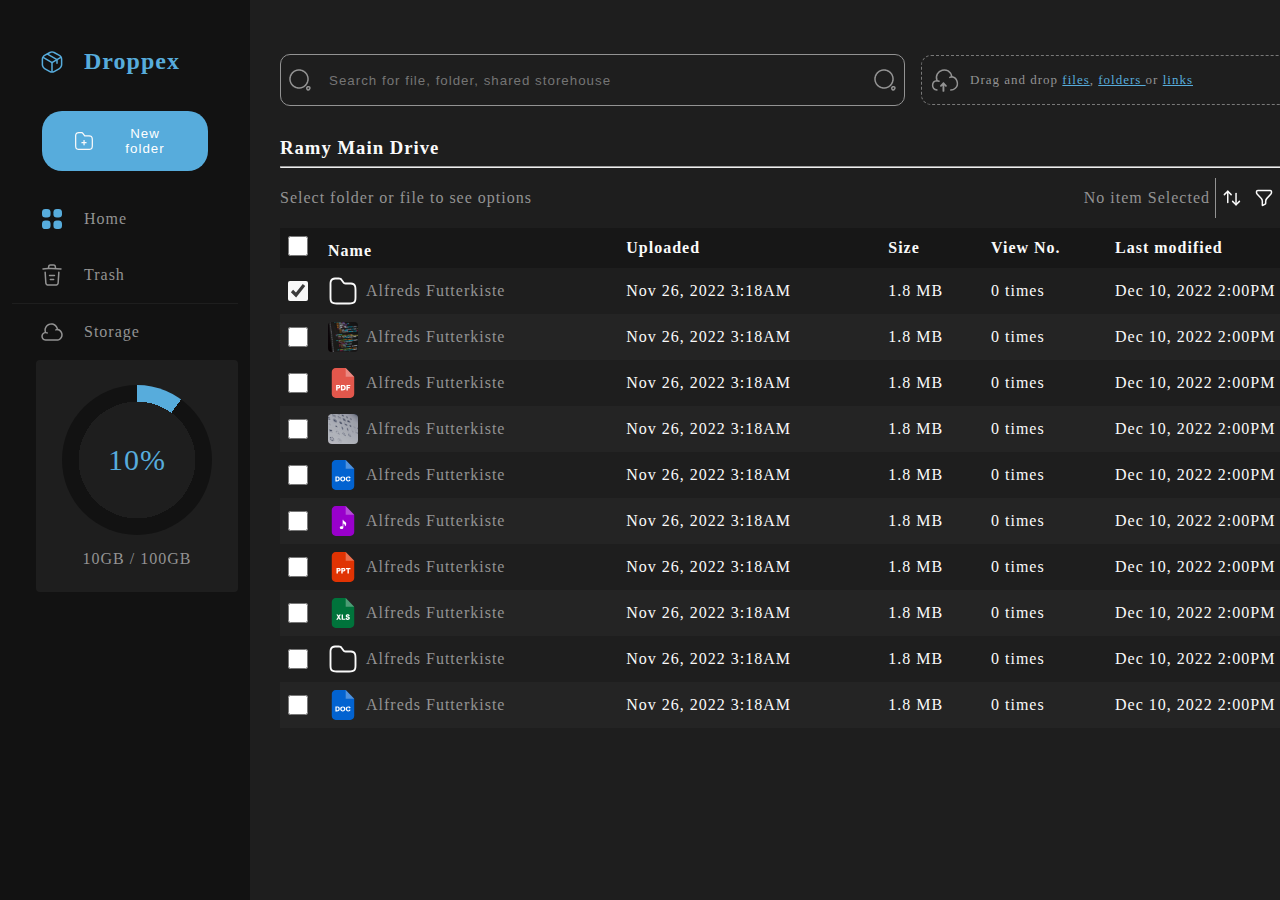
==== index.html @ 6668a0ed "Add files via upload" ====
<!DOCTYPE html>
<html lang="en">

<head>
    <meta charset="UTF-8">
    <meta name="viewport" content="width=device-width, initial-scale=1.0">
    <title>Rawa Games Task</title>
    <link rel="stylesheet" href="style.css">
    <link rel="shortcut icon" href="./Icon/1657833982511.jpeg">
</head>

<body>

    <main>
        <div class="sidebar">
            <a href="" class="brand"><img src="./Icon/box.svg">Droppex</a>
            <div class="content">
                <button class="btn"><img src="./Icon/folder-add.svg"> New folder</button>
                <a href=""><img src="./Icon/category.svg"></i>Home</a>
                <a href=""><img src="./Icon/trash.svg">Trash</a>
                <hr style="height:1px;border-width:0;background-color:#1E1E1E">
                <a href=""><img src="./Icon/cloud.svg">Storage</a>
                <div class="card">

                    <div class="progressbar" aria-valuenow="10" aria-valuemin="0" aria-valuemax="100"
                        style="--value: 10">
                    </div>
                    <p>10GB / 100GB</p>
                </div>
            </div>
        </div>

        <div class="home">
            <div class="search">
                <div class="search_file">
                    <img class="searchImg" src="./Icon/search-normal.png">
                    <input class="searchInput" type="search" name="" id=""
                        placeholder="Search for file, folder, shared storehouse">
                    <img class="searchImg2" src="./Icon/search-normal.png">
                </div>

                <div class="file-drop-area">
                    <span class="file-msg">Drag and drop <a href="#">files</a>, <a href="#"> folders </a>or <a href="#">
                            links</a></span>
                    <img class="searchImg" src="./Icon/cloud-cross.svg">
                    <input class="file-input" type="file" multiple>
                </div>
                <div style="margin: 10px;">
                    <img src="./Icon/Frame 3.svg" alt="">
                    <img src="./Icon/Group 1000003956.png" alt="">
                </div>
            </div>

            <header>
                <div class="text-style">
                    <h3>Ramy Main Drive</h3>
                    <img src="./Icon/Group 1000003971.svg" alt="">
                </div>
                <hr style="color: #939393;">
                <div class="text-style">
                    <p>Select folder or file to see options</p>
                    <div class="text-style">
                        <p style="margin-right: 5px;">No item Selected</p>
                        <div style="border-left:1px solid #939393;height:40px;"></div>
                        <img src="./Icon/Component 5.svg" alt="">
                        <img src="./Icon/Component 6.svg" alt="">
                        <div style="border-left:1px solid #939393;height:40px"></div>
                        <img src="./Icon/ShowHide.svg" alt="">
                        <img src="./Icon/Options.svg" alt="">
                        <img src="./Icon/Component 2.svg" alt="">
                        <img src="./Icon/Options (1).svg" alt="">
                    </div>
                </div>
                <table>
                    <thead>
                        <tr>
                            <th><input type="checkbox">Name</th>
                            <th>Uploaded</th>
                            <th>Size</th>
                            <th>View No.</th>
                            <th>Last modified</th>
                        </tr>
                    </thead>
                    <tbody>
                        <tr>
                            <td>
                                <p class="name"> <input type="checkbox" checked><img src="./Icon/folder.svg"
                                        alt="">Alfreds Futterkiste</p>
                            </td>
                            <td>Nov 26, 2022 3:18AM</td>
                            <td>1.8 MB</td>
                            <td>0 times</td>
                            <td>Dec 10, 2022 2:00PM you</td>
                        </tr>
                        <tr>
                            <td>
                                <p class="name"> <input type="checkbox"><img src="./Icon/Rectangle 6185 (1).svg"
                                        alt="">Alfreds
                                    Futterkiste</p>
                            </td>
                            <td>Nov 26, 2022 3:18AM</td>
                            <td>1.8 MB</td>
                            <td>0 times</td>
                            <td>Dec 10, 2022 2:00PM you</td>
                        </tr>
                        <tr>
                            <td>
                                <p class="name"> <input type="checkbox"><img src="./Icon/pdf (1) 1.svg" alt="">Alfreds
                                    Futterkiste</p>
                            </td>
                            <td>Nov 26, 2022 3:18AM</p>
                            </td>
                            <td>1.8 MB</td>
                            <td>0 times</td>
                            <td>Dec 10, 2022 2:00PM you</td>
                        </tr>
                        <tr>
                            <td>
                                <p class="name"> <input type="checkbox"><img src="./Icon/Rectangle 6185.svg"
                                        alt="">Alfreds Futterkiste
                                </p>
                            </td>
                            <td>Nov 26, 2022 3:18AM</td>
                            <td>1.8 MB</td>
                            <td>0 times</td>
                            <td>Dec 10, 2022 2:00PM you</td>
                        </tr>
                        <tr>
                            <td>
                                <p class="name"> <input type="checkbox"><img src="./Icon/doc 2.svg" alt="">Alfreds
                                    Futterkiste</p>
                            </td>
                            <td>Nov 26, 2022 3:18AM</td>
                            <td>1.8 MB</td>
                            <td>0 times</td>
                            <td>Dec 10, 2022 2:00PM you</td>
                        </tr>
                        <tr>
                            <td>
                                <p class="name"> <input type="checkbox"><img src="./Icon/music 1.svg" alt="">Alfreds
                                    Futterkiste</p>
                            </td>
                            <td>Nov 26, 2022 3:18AM</td>
                            <td>1.8 MB</td>
                            <td>0 times</td>
                            <td>Dec 10, 2022 2:00PM you</td>
                        </tr>
                        <tr>
                            <td>
                                <p class="name"> <input type="checkbox"><img src="./Icon/ppt 1.svg" alt="">Alfreds
                                    Futterkiste</p>
                            </td>
                            <td>Nov 26, 2022 3:18AM</td>
                            <td>1.8 MB</td>
                            <td>0 times</td>
                            <td>Dec 10, 2022 2:00PM you</td>
                        </tr>
                        <tr>
                            <td>
                                <p class="name"> <input type="checkbox"><img src="./Icon/xls 1.svg" alt="">Alfreds
                                    Futterkiste</p>
                            </td>
                            <td>Nov 26, 2022 3:18AM</td>
                            <td>1.8 MB</td>
                            <td>0 times</td>
                            <td>Dec 10, 2022 2:00PM you</td>
                        </tr>
                        <tr>
                            <td>
                                <p class="name"> <input type="checkbox"><img src="./Icon/folder.svg" alt="">Alfreds
                                    Futterkiste</p>
                            </td>
                            <td>Nov 26, 2022 3:18AM</td>
                            <td>1.8 MB</td>
                            <td>0 times</td>
                            <td>Dec 10, 2022 2:00PM you</td>
                        </tr>
                        <tr>
                            <td>
                                <p class="name"> <input type="checkbox"><img src="./Icon/doc 2.svg" alt="">Alfreds
                                    Futterkiste</p>
                            </td>
                            <td>Nov 26, 2022 3:18AM</td>
                            <td>1.8 MB</td>
                            <td>0 times</td>
                            <td>Dec 10, 2022 2:00PM you</td>
                        </tr>
                    </tbody>

                </table>
            </header>
        </div>
    </main>

</body>

</html>
---- style.css ----
* {
  margin: 0;
  padding: 0;
  letter-spacing: 1px;
}

body {
  background-color: #1e1e1e;
}

main {
  display: flex;
}

.sidebar {
  height: 100vh;
  box-sizing: border-box;
  background: #121212;
  top: 0;
  bottom: 0;
  width: 350px;
  padding: 32px 12px;
}

.sidebar img {
  margin-right: 20px;
}

.sidebar .brand {
  font-size: 24px;
  font-weight: 800;
  color: #57acdc;
}

.sidebar .btn {
  color: #fff;
  background-color: #57acdc;
  padding: 15px 32px;
  text-align: center;
  border: none;
  border-radius: 20px;
  margin: 20px 30px;
  display: flex;
  align-items: center;
}

.sidebar a {
  text-decoration: none;
  display: block;
  padding: 16px 28px;
  color: #939393;
  font-size: 16px;
  display: flex;
  align-items: center;
  transition: margin 0.4s;
}

.sidebar .content {
  margin-top: 20px;
}

.sidebar .content a:hover {
  color: #57acdc;
  margin-left: 8px;
}

.card {
  position: relative;
  padding: 1rem;
  width: 170px;
  height: 200px;
  background-color: #1e1e1e;
  display: flex;
  flex-direction: column;
  justify-content: center;
  align-items: center;
  border-radius: 4px;
  text-align: center;
  overflow: hidden;
  margin-left: 1.5rem;
}

.progressbar {
  --percentage: var(--value);
  --primary: #57acdc;
  --secondary: #121212;
  --size: 150px;
  animation: progress 2s 0.5s forwards;
  width: var(--size);
  aspect-ratio: 1;
  border-radius: 50%;
  position: relative;
  overflow: hidden;
  display: grid;
  place-items: center;
}

.progressbar::before {
  content: "";
  position: absolute;
  top: 0;
  left: 0;
  width: 100%;
  height: 100%;
  background: conic-gradient(
    var(--primary) calc(var(--percentage) * 1%),
    var(--secondary) 0
  );
  mask: radial-gradient(white 55%, transparent 0);
  mask-mode: alpha;
  -webkit-mask: radial-gradient(#0000 55%, #000 0);
  -webkit-mask-mode: alpha;
}

.progressbar::after {
  counter-reset: percentage var(--value);
  content: counter(percentage) "%";
  font-size: calc(var(--size) / 5);
  color: var(--primary);
}

.card p {
  margin-top: 15px;
  color: #939393;
}

.home {
  margin: 30px;
  width: 100%;
}

.search {
  display: grid;
  grid-template-columns: 3fr 3fr 1fr;
  align-items: center;
  grid-gap: 1rem;
}
.search_file {
  position: relative;
}
.searchInput {
  position: relative;
  background-color: transparent;
  width: 625px;
  height: 52px;
  border-radius: 10px;
  padding: 0.5rem 3rem;
  color: #fff;
  border: 1px solid #939393;
}

.searchImg {
  position: absolute;
  top: 0;
  bottom: 0;
  margin: auto;
  left: 0.5rem;
}
.searchImg2 {
  position: absolute;
  top: 0;
  bottom: 0;
  margin: auto;
  right: 0.5rem;
}

.file-drop-area {
  position: relative;
  display: flex;
  align-items: center;
  width: 350px;
  max-width: 100%;
  padding: 0 2rem;
  height: 48px;
  border-radius: 10px;
  border: 1px dashed rgba(255, 255, 255, 0.4);
  transition: 0.2s;
}
.file-drop-area.is-active {
  background-color: rgba(255, 255, 255, 0.05);
}

.file-msg {
  font-size: small;
  font-weight: 300;
  line-height: 1.4;
  white-space: nowrap;
  overflow: hidden;
  text-overflow: ellipsis;
  margin-left: 1rem;
  color: #939393;
}

.file-input {
  position: absolute;
  left: 0;
  top: 0;
  height: 100%;
  width: 100%;
  cursor: pointer;
  opacity: 0;
}
.file-msg a {
  color: #57acdc;
}

.file-input:focus {
  outline: none;
}
header h3 {
  color: #fafafa;
}

header p {
  color: #939393;
}

header .text-style {
  display: flex;
  justify-content: space-between;
  text-align: center;
  align-items: center;
  margin: 5px 0px 5px 0px;
}

table {
  border-collapse: collapse;
  width: 100%;
}

td,
th {
  text-align: left;
  padding: 8px;
  color: #fafafa;
  align-items: center;
}

th {
  background-color: #171717;
}

tr:nth-child(even) {
  background-color: #8b8b8b0f;
}

table input {
  width: 20px;
  height: 20px;
  border-radius: 4px;
  border: 1px;
  margin-right: 20px;
}
table input[type="checkbox"] {
  accent-color: #8b8b8b0f;
}
table td .name {
  display: flex;
  align-items: center;
}

table td .name img {
  margin-inline-end: 0.5rem;
}
[dir="rtl"] {
  table td .name img {
    margin-inline-start: 0.5rem;
  }
}
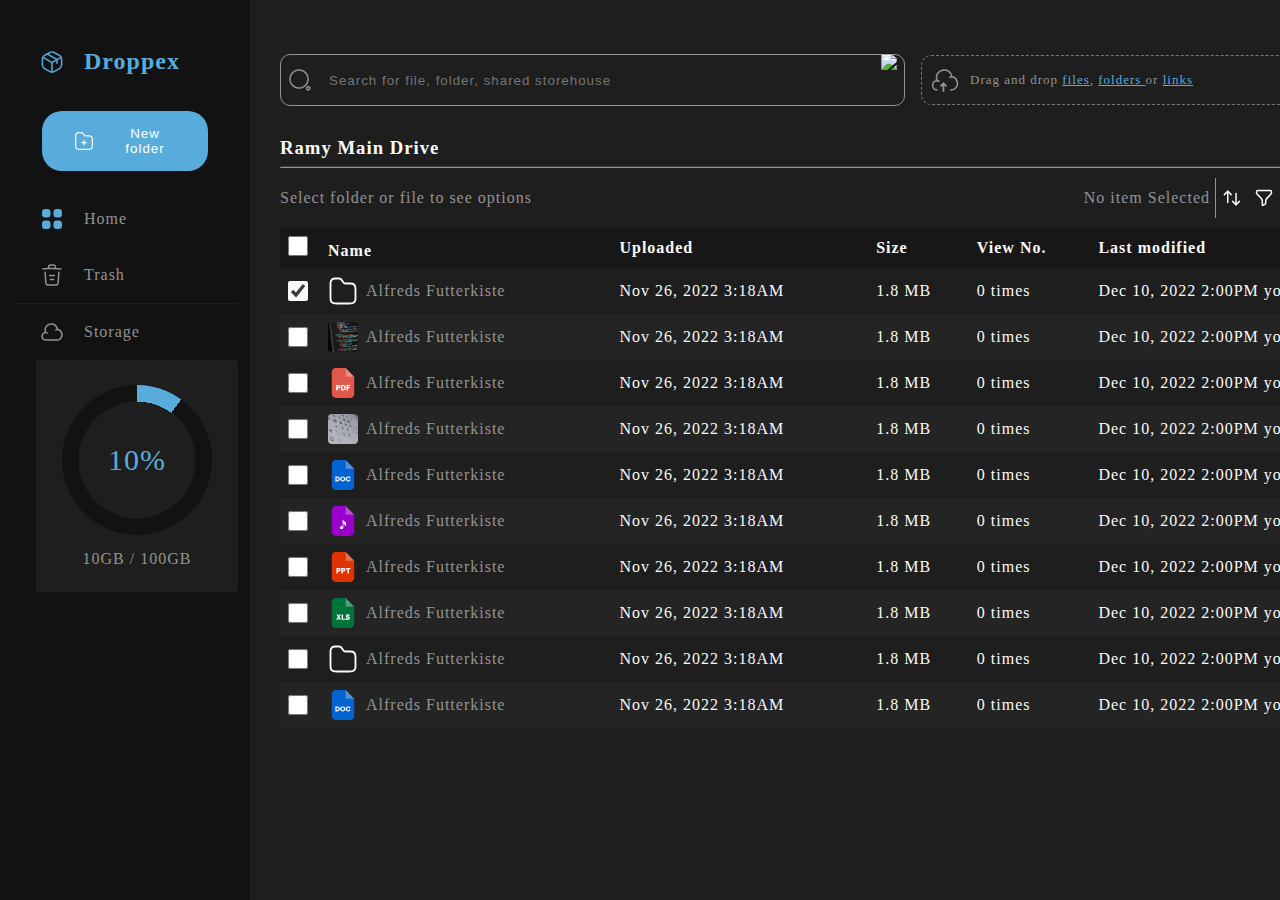
==== commit 0770e1d0: "Update index.html" ====
--- a/index.html
+++ b/index.html
@@ -23,7 +23,7 @@
                 <div class="card">
 
                     <div class="progressbar" aria-valuenow="10" aria-valuemin="0" aria-valuemax="100"
-                        style="--value: 10">
+                        style="--value: 10;font-size: 15rem;">
                     </div>
                     <p>10GB / 100GB</p>
                 </div>
@@ -36,7 +36,7 @@
                     <img class="searchImg" src="./Icon/search-normal.png">
                     <input class="searchInput" type="search" name="" id=""
                         placeholder="Search for file, folder, shared storehouse">
-                    <img class="searchImg2" src="./Icon/search-normal.png">
+                    <img class="searchImg2" src="./Icon/setting-4.svg">
                 </div>
 
                 <div class="file-drop-area">
@@ -56,7 +56,7 @@
                     <h3>Ramy Main Drive</h3>
                     <img src="./Icon/Group 1000003971.svg" alt="">
                 </div>
-                <hr style="color: #939393;">
+                <hr style="border-color: #939393;">
                 <div class="text-style">
                     <p>Select folder or file to see options</p>
                     <div class="text-style">
@@ -79,6 +79,7 @@
                             <th>Size</th>
                             <th>View No.</th>
                             <th>Last modified</th>
+                            <th><img src="./Icon/arrow-down.svg" alt=""></th>
                         </tr>
                     </thead>
                     <tbody>
@@ -194,4 +195,4 @@
 
 </body>
 
-</html>+</html>
